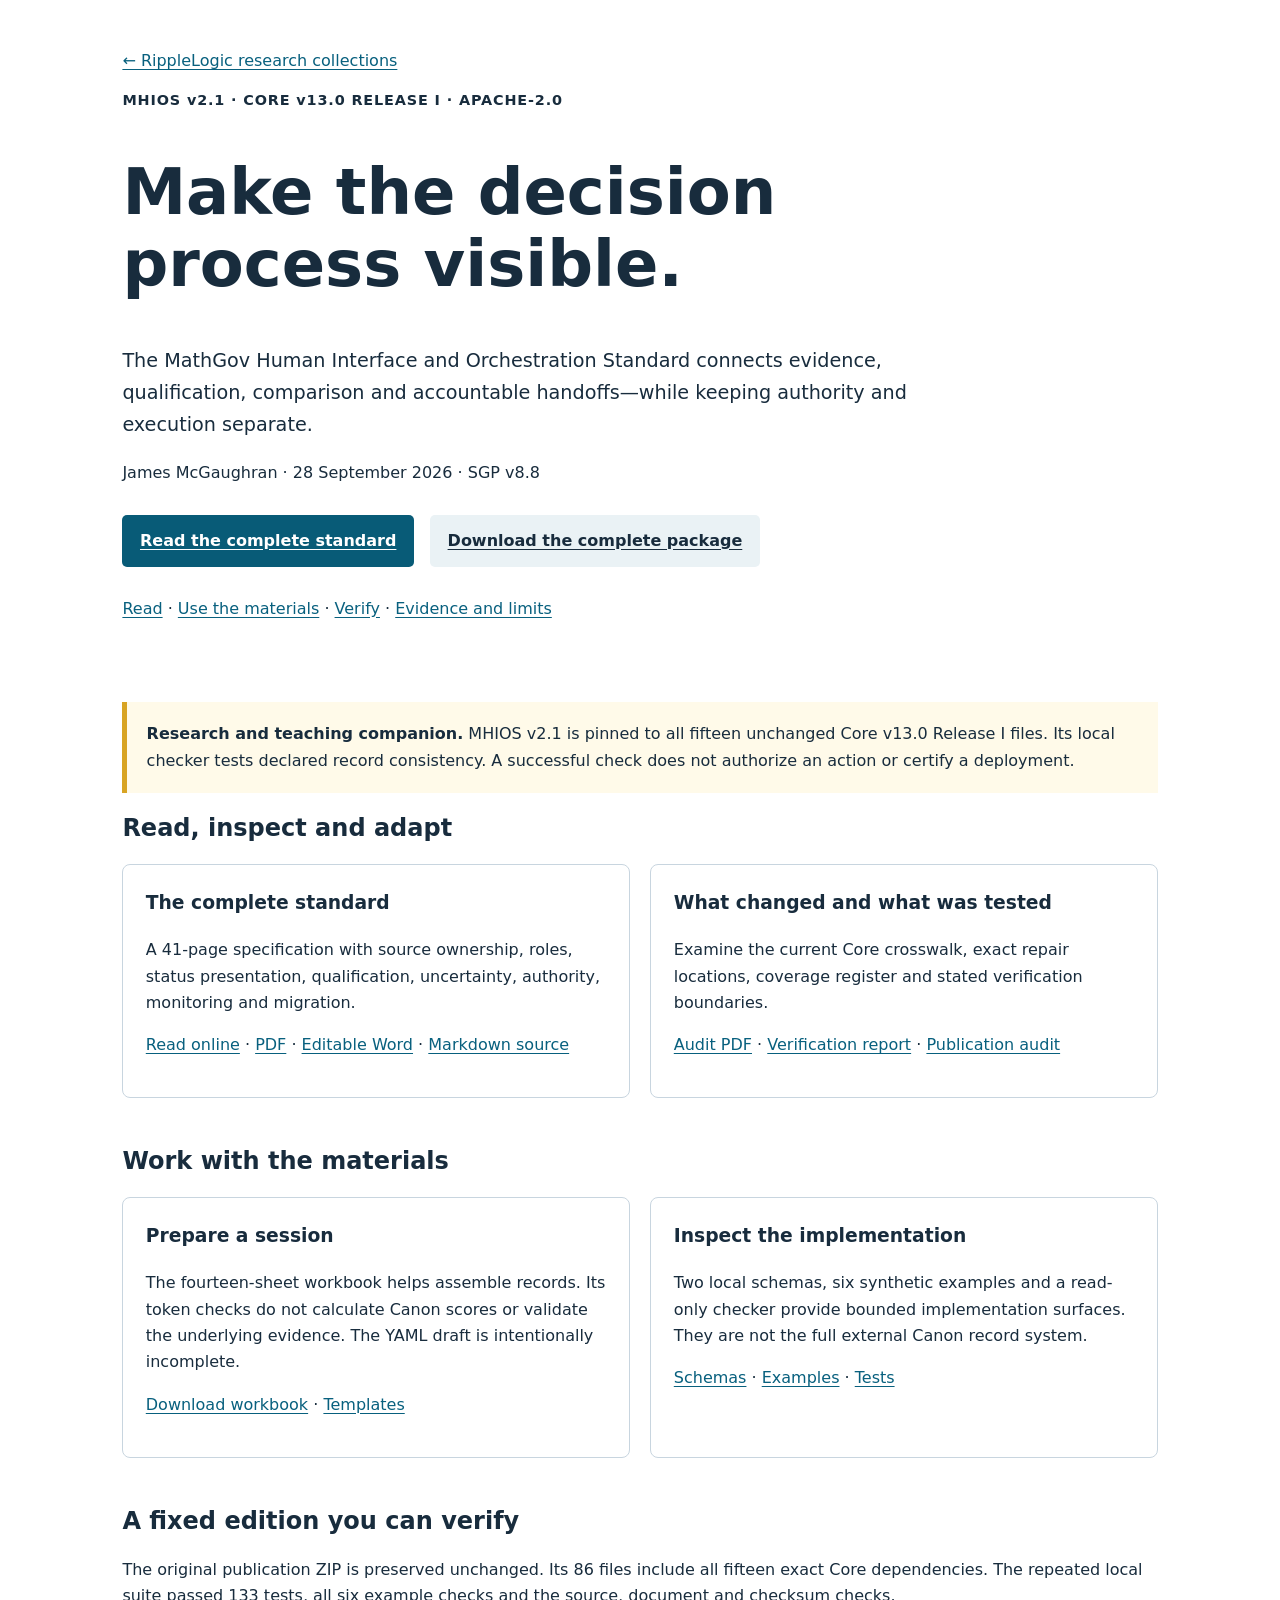
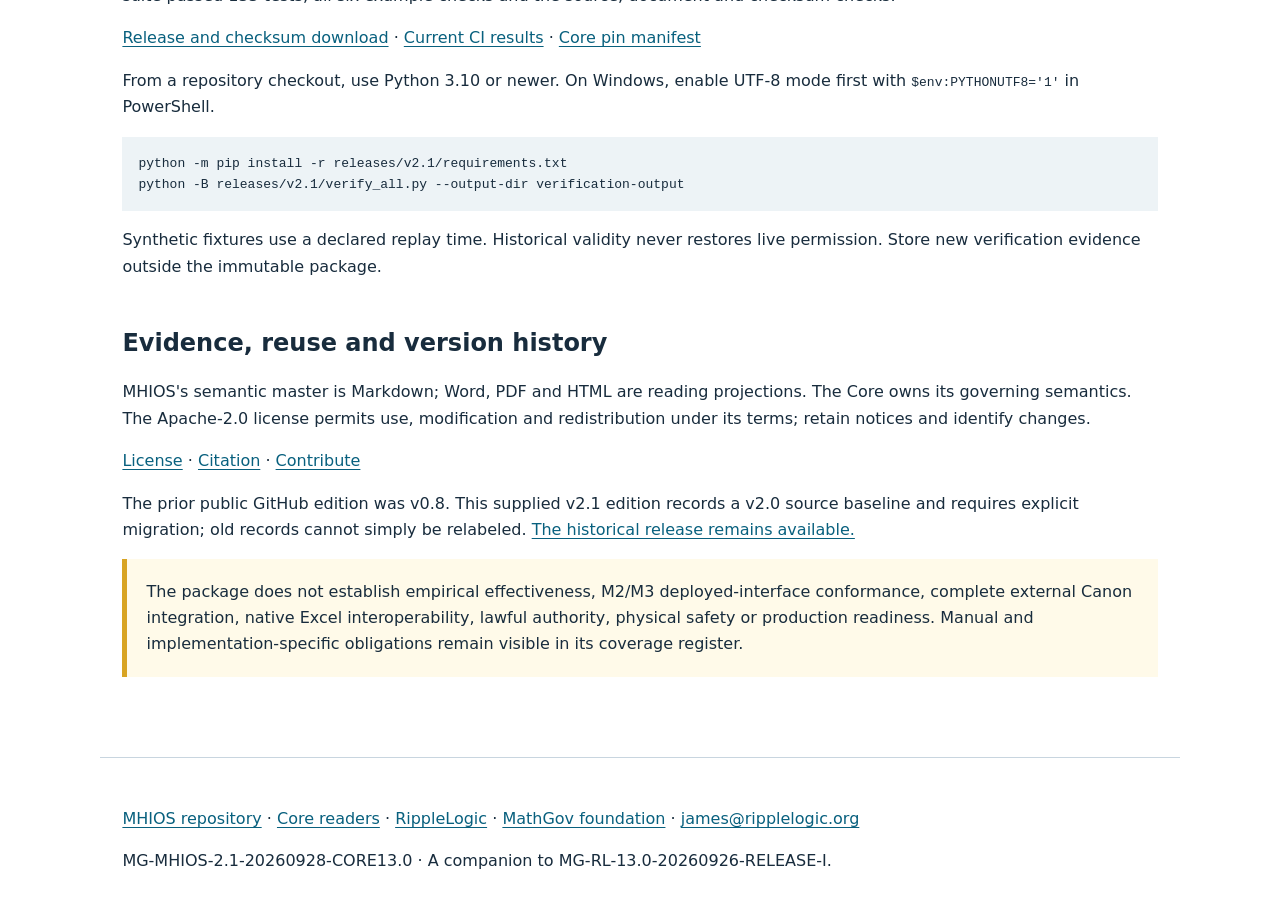
==== site/index.html @ 45bd1900 "Publish MHIOS v2.1 pinned to Core v13 with verified readers and CI" ====
<!doctype html><html lang="en"><head><meta charset="utf-8"><meta name="viewport" content="width=device-width,initial-scale=1"><title>MHIOS v2.1 | Human Interface and Orchestration</title><meta name="description" content="Read MHIOS v2.1, the human-interface companion to MathGov Core v13.0: standard, editable workbook, schemas, examples and bounded verification."><link rel="canonical" href="https://mathgov.github.io/mhios/"><meta property="og:title" content="MHIOS v2.1 | Human Interface and Orchestration"><meta property="og:description" content="Read the standard. Inspect the records. Keep decision, authority and execution distinct."><meta property="og:type" content="website"><meta property="og:url" content="https://mathgov.github.io/mhios/"><meta name="twitter:card" content="summary"><style>
:root{color-scheme:light;font-family:system-ui,sans-serif;color:#182c3d;background:#fff}*{box-sizing:border-box}body{margin:0;line-height:1.65}header,main,footer{max-width:1080px;margin:auto;padding:2rem 1.4rem}header{padding-top:3rem}h1{font-size:clamp(2.3rem,6vw,4rem);line-height:1.12;max-width:850px;margin:.7em 0}h2{line-height:1.3}a{color:#08607e;text-underline-offset:.2em}a:hover{text-decoration-thickness:2px}a:focus-visible{outline:3px solid #955500;outline-offset:5px}.eyebrow{font-weight:700;letter-spacing:.06em;font-size:.9rem}.lead{font-size:1.2rem;max-width:830px}.actions{display:flex;gap:1rem;flex-wrap:wrap;margin:1.8rem 0}.button{display:inline-block;background:#085b77;color:#fff;padding:.8rem 1.1rem;border-radius:5px;font-weight:700}.secondary{background:#eaf2f5;color:#182c3d}.note{background:#fffae9;border-left:5px solid #d8a423;padding:1.2rem}.grid{display:grid;grid-template-columns:repeat(2,minmax(0,1fr));gap:1.3rem}.card{border:1px solid #c8d5df;padding:1.4rem;border-radius:8px}.card h3{margin-top:0}section{margin-bottom:3rem}code{overflow-wrap:anywhere}pre{background:#edf3f6;padding:1rem;white-space:pre-wrap;overflow-wrap:anywhere}footer{border-top:1px solid #c8d5df}.skip{position:absolute;top:-80px;left:1rem;background:white;padding:.8rem}.skip:focus{top:0}@media(max-width:650px){.grid{grid-template-columns:1fr}header,main,footer{padding:1.4rem}h1{margin:.7em 0}}
</style></head><body><a class="skip" href="#main">Skip to main content</a><header><a href="https://ripplelogic.org/">← RippleLogic research collections</a><p class="eyebrow">MHIOS v2.1 · CORE v13.0 RELEASE I · APACHE-2.0</p><h1>Make the decision process visible.</h1><p class="lead">The MathGov Human Interface and Orchestration Standard connects evidence, qualification, comparison and accountable handoffs—while keeping authority and execution separate.</p><p>James McGaughran · 28 September 2026 · SGP v8.8</p><div class="actions"><a class="button" href="releases/v2.1/docs/MathGov_Human_Interface_and_Orchestration_Standard_v2.1.html">Read the complete standard</a><a class="button secondary" href="https://github.com/MathGov/mhios/releases/download/v2.1-core13.0/MathGov_MHIOS_v2.1_Core13.0_Publication.zip">Download the complete package</a></div><nav aria-label="Publication sections"><a href="#read">Read</a> · <a href="#use">Use the materials</a> · <a href="#verify">Verify</a> · <a href="#scope">Evidence and limits</a></nav></header><main id="main"><p class="note"><strong>Research and teaching companion.</strong> MHIOS v2.1 is pinned to all fifteen unchanged Core v13.0 Release I files. Its local checker tests declared record consistency. A successful check does not authorize an action or certify a deployment.</p><section id="read"><h2>Read, inspect and adapt</h2><div class="grid"><article class="card"><h3>The complete standard</h3><p>A 41-page specification with source ownership, roles, status presentation, qualification, uncertainty, authority, monitoring and migration.</p><p><a href="releases/v2.1/docs/MathGov_Human_Interface_and_Orchestration_Standard_v2.1.html">Read online</a> · <a href="releases/v2.1/docs/MathGov_Human_Interface_and_Orchestration_Standard_v2.1.pdf">PDF</a> · <a href="releases/v2.1/docs/MathGov_Human_Interface_and_Orchestration_Standard_v2.1.docx">Editable Word</a> · <a href="https://github.com/MathGov/mhios/blob/main/releases/v2.1/docs/MathGov_Human_Interface_and_Orchestration_Standard_v2.1.md">Markdown source</a></p></article><article class="card"><h3>What changed and what was tested</h3><p>Examine the current Core crosswalk, exact repair locations, coverage register and stated verification boundaries.</p><p><a href="releases/v2.1/release/AUDIT_AND_IMPROVEMENTS.pdf">Audit PDF</a> · <a href="https://github.com/MathGov/mhios/blob/main/releases/v2.1/release/VERIFICATION_REPORT.md">Verification report</a> · <a href="https://github.com/MathGov/mhios/blob/main/PUBLICATION.md">Publication audit</a></p></article></div></section><section id="use"><h2>Work with the materials</h2><div class="grid"><article class="card"><h3>Prepare a session</h3><p>The fourteen-sheet workbook helps assemble records. Its token checks do not calculate Canon scores or validate the underlying evidence. The YAML draft is intentionally incomplete.</p><p><a href="releases/v2.1/templates/MHIOS_v2.1_Implementation_Workbook.xlsx">Download workbook</a> · <a href="https://github.com/MathGov/mhios/tree/main/releases/v2.1/templates">Templates</a></p></article><article class="card"><h3>Inspect the implementation</h3><p>Two local schemas, six synthetic examples and a read-only checker provide bounded implementation surfaces. They are not the full external Canon record system.</p><p><a href="https://github.com/MathGov/mhios/tree/main/releases/v2.1/schemas">Schemas</a> · <a href="https://github.com/MathGov/mhios/tree/main/releases/v2.1/examples">Examples</a> · <a href="https://github.com/MathGov/mhios/tree/main/releases/v2.1/tests">Tests</a></p></article></div></section><section id="verify"><h2>A fixed edition you can verify</h2><p>The original publication ZIP is preserved unchanged. Its 86 files include all fifteen exact Core dependencies. The repeated local suite passed 133 tests, all six example checks and the source, document and checksum checks.</p><p><a href="https://github.com/MathGov/mhios/releases/tag/v2.1-core13.0">Release and checksum download</a> · <a href="https://github.com/MathGov/mhios/actions">Current CI results</a> · <a href="releases/v2.1/references/CORE_PIN_MANIFEST.json">Core pin manifest</a></p><p>From a repository checkout, use Python 3.10 or newer. On Windows, enable UTF-8 mode first with <code>$env:PYTHONUTF8='1'</code> in PowerShell.</p><pre>python -m pip install -r releases/v2.1/requirements.txt
python -B releases/v2.1/verify_all.py --output-dir verification-output</pre><p>Synthetic fixtures use a declared replay time. Historical validity never restores live permission. Store new verification evidence outside the immutable package.</p></section><section id="scope"><h2>Evidence, reuse and version history</h2><p>MHIOS's semantic master is Markdown; Word, PDF and HTML are reading projections. The Core owns its governing semantics. The Apache-2.0 license permits use, modification and redistribution under its terms; retain notices and identify changes.</p><p><a href="https://github.com/MathGov/mhios/blob/main/LICENSE">License</a> · <a href="https://github.com/MathGov/mhios/blob/main/CITATION.cff">Citation</a> · <a href="https://github.com/MathGov/mhios/blob/main/CONTRIBUTING.md">Contribute</a></p><p>The prior public GitHub edition was v0.8. This supplied v2.1 edition records a v2.0 source baseline and requires explicit migration; old records cannot simply be relabeled. <a href="https://github.com/MathGov/mhios/releases/tag/v0.8">The historical release remains available.</a></p><p class="note">The package does not establish empirical effectiveness, M2/M3 deployed-interface conformance, complete external Canon integration, native Excel interoperability, lawful authority, physical safety or production readiness. Manual and implementation-specific obligations remain visible in its coverage register.</p></section></main><footer><p><a href="https://github.com/MathGov/mhios">MHIOS repository</a> · <a href="https://mathgov.github.io/ripple-logic/">Core readers</a> · <a href="https://ripplelogic.org/">RippleLogic</a> · <a href="https://mathgov.org/">MathGov foundation</a> · <a href="mailto:james@ripplelogic.org">james@ripplelogic.org</a></p><p>MG-MHIOS-2.1-20260928-CORE13.0 · A companion to MG-RL-13.0-20260926-RELEASE-I.</p></footer></body></html>
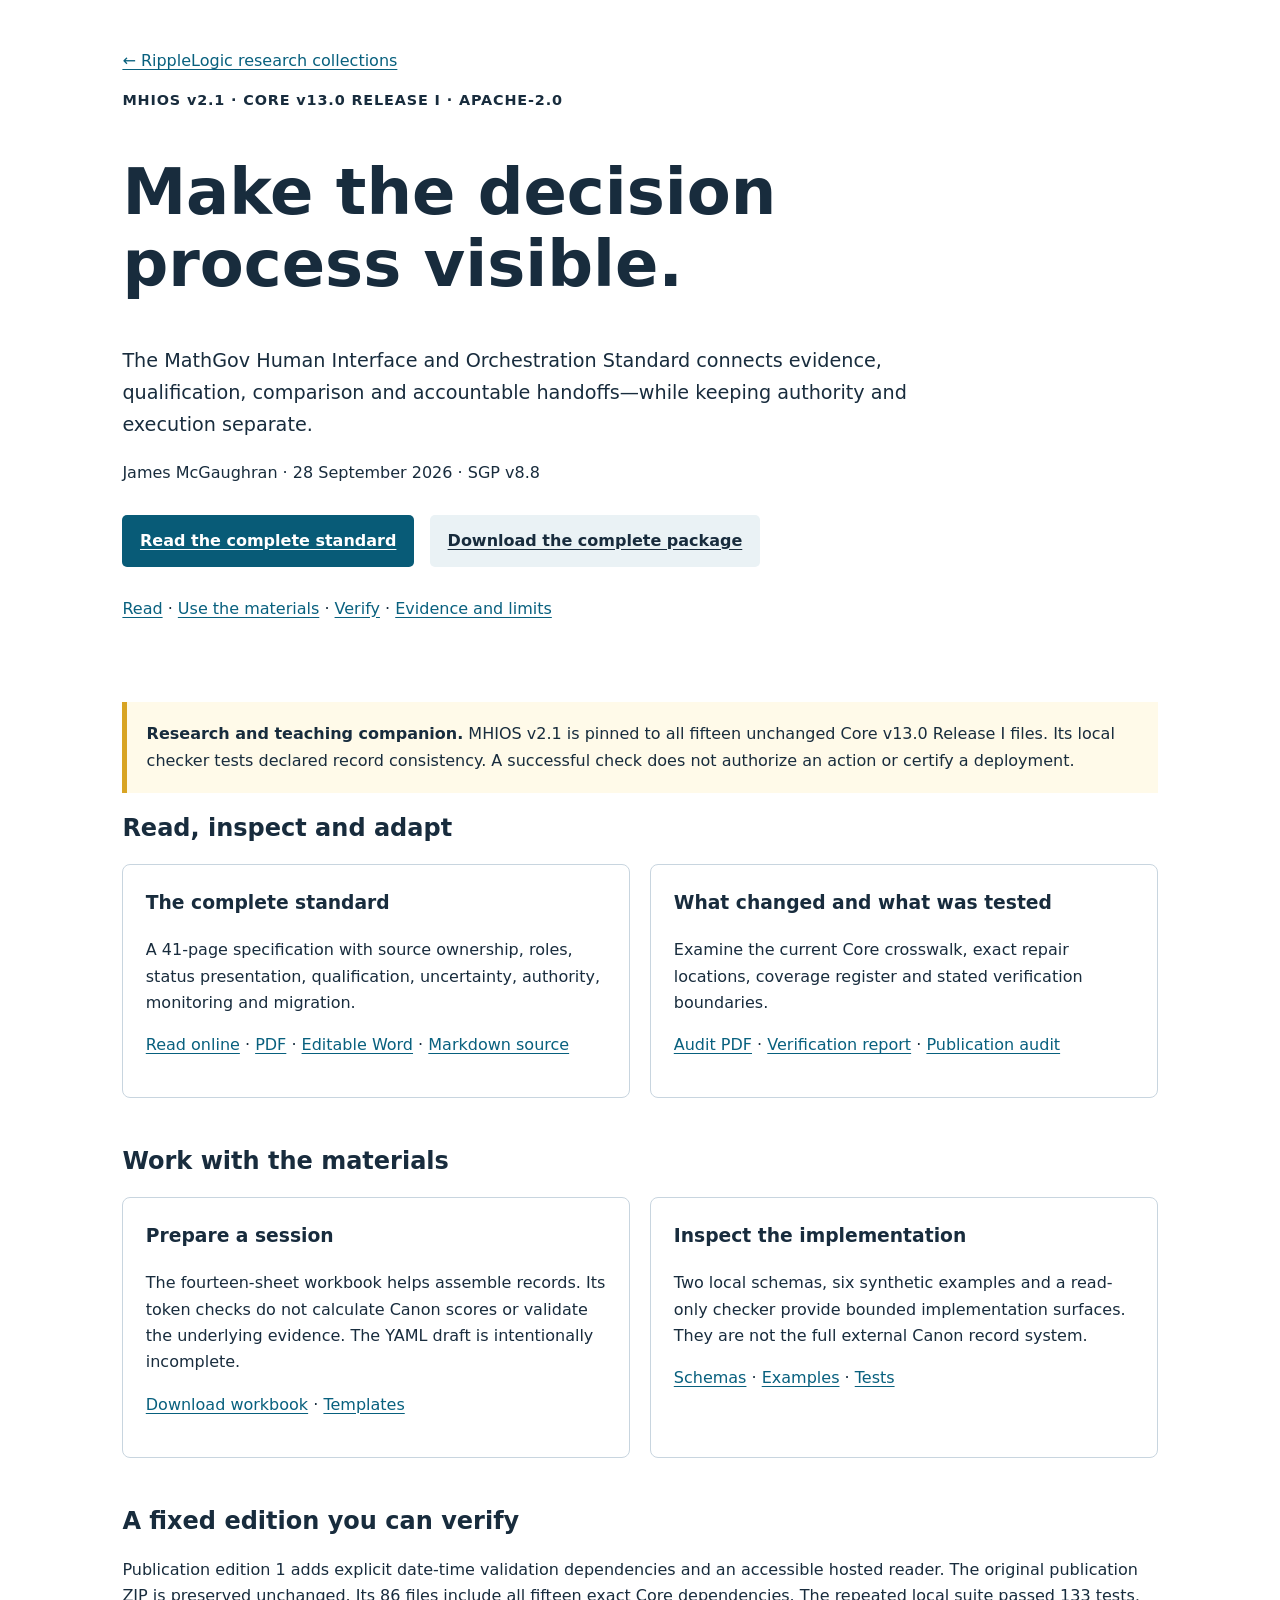
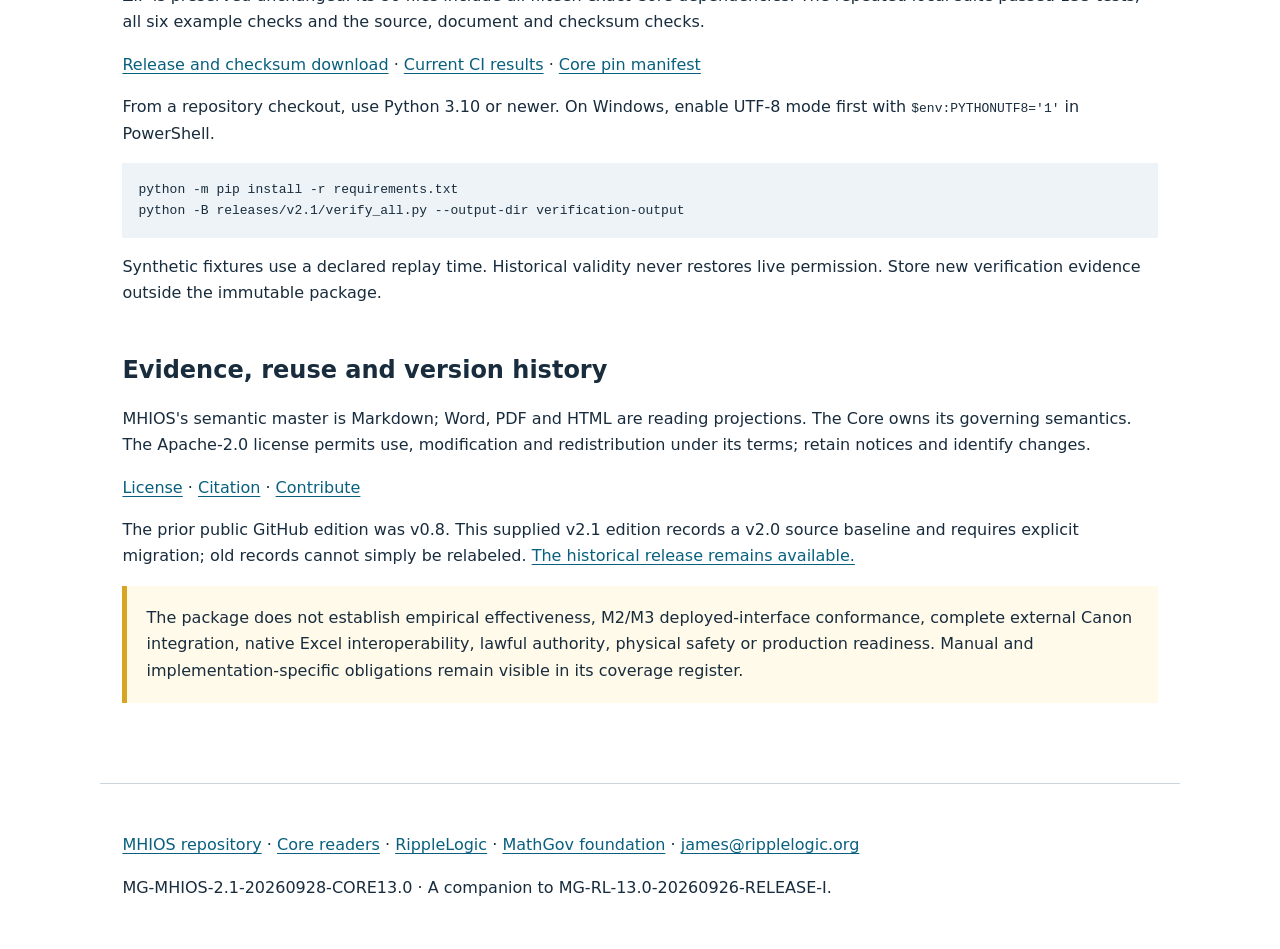
==== commit d617bea6: "Declare date-time validation dependency and improve hosted reader accessibility" ====
--- a/site/index.html
+++ b/site/index.html
@@ -1,4 +1,4 @@
 <!doctype html><html lang="en"><head><meta charset="utf-8"><meta name="viewport" content="width=device-width,initial-scale=1"><title>MHIOS v2.1 | Human Interface and Orchestration</title><meta name="description" content="Read MHIOS v2.1, the human-interface companion to MathGov Core v13.0: standard, editable workbook, schemas, examples and bounded verification."><link rel="canonical" href="https://mathgov.github.io/mhios/"><meta property="og:title" content="MHIOS v2.1 | Human Interface and Orchestration"><meta property="og:description" content="Read the standard. Inspect the records. Keep decision, authority and execution distinct."><meta property="og:type" content="website"><meta property="og:url" content="https://mathgov.github.io/mhios/"><meta name="twitter:card" content="summary"><style>
 :root{color-scheme:light;font-family:system-ui,sans-serif;color:#182c3d;background:#fff}*{box-sizing:border-box}body{margin:0;line-height:1.65}header,main,footer{max-width:1080px;margin:auto;padding:2rem 1.4rem}header{padding-top:3rem}h1{font-size:clamp(2.3rem,6vw,4rem);line-height:1.12;max-width:850px;margin:.7em 0}h2{line-height:1.3}a{color:#08607e;text-underline-offset:.2em}a:hover{text-decoration-thickness:2px}a:focus-visible{outline:3px solid #955500;outline-offset:5px}.eyebrow{font-weight:700;letter-spacing:.06em;font-size:.9rem}.lead{font-size:1.2rem;max-width:830px}.actions{display:flex;gap:1rem;flex-wrap:wrap;margin:1.8rem 0}.button{display:inline-block;background:#085b77;color:#fff;padding:.8rem 1.1rem;border-radius:5px;font-weight:700}.secondary{background:#eaf2f5;color:#182c3d}.note{background:#fffae9;border-left:5px solid #d8a423;padding:1.2rem}.grid{display:grid;grid-template-columns:repeat(2,minmax(0,1fr));gap:1.3rem}.card{border:1px solid #c8d5df;padding:1.4rem;border-radius:8px}.card h3{margin-top:0}section{margin-bottom:3rem}code{overflow-wrap:anywhere}pre{background:#edf3f6;padding:1rem;white-space:pre-wrap;overflow-wrap:anywhere}footer{border-top:1px solid #c8d5df}.skip{position:absolute;top:-80px;left:1rem;background:white;padding:.8rem}.skip:focus{top:0}@media(max-width:650px){.grid{grid-template-columns:1fr}header,main,footer{padding:1.4rem}h1{margin:.7em 0}}
-</style></head><body><a class="skip" href="#main">Skip to main content</a><header><a href="https://ripplelogic.org/">← RippleLogic research collections</a><p class="eyebrow">MHIOS v2.1 · CORE v13.0 RELEASE I · APACHE-2.0</p><h1>Make the decision process visible.</h1><p class="lead">The MathGov Human Interface and Orchestration Standard connects evidence, qualification, comparison and accountable handoffs—while keeping authority and execution separate.</p><p>James McGaughran · 28 September 2026 · SGP v8.8</p><div class="actions"><a class="button" href="releases/v2.1/docs/MathGov_Human_Interface_and_Orchestration_Standard_v2.1.html">Read the complete standard</a><a class="button secondary" href="https://github.com/MathGov/mhios/releases/download/v2.1-core13.0/MathGov_MHIOS_v2.1_Core13.0_Publication.zip">Download the complete package</a></div><nav aria-label="Publication sections"><a href="#read">Read</a> · <a href="#use">Use the materials</a> · <a href="#verify">Verify</a> · <a href="#scope">Evidence and limits</a></nav></header><main id="main"><p class="note"><strong>Research and teaching companion.</strong> MHIOS v2.1 is pinned to all fifteen unchanged Core v13.0 Release I files. Its local checker tests declared record consistency. A successful check does not authorize an action or certify a deployment.</p><section id="read"><h2>Read, inspect and adapt</h2><div class="grid"><article class="card"><h3>The complete standard</h3><p>A 41-page specification with source ownership, roles, status presentation, qualification, uncertainty, authority, monitoring and migration.</p><p><a href="releases/v2.1/docs/MathGov_Human_Interface_and_Orchestration_Standard_v2.1.html">Read online</a> · <a href="releases/v2.1/docs/MathGov_Human_Interface_and_Orchestration_Standard_v2.1.pdf">PDF</a> · <a href="releases/v2.1/docs/MathGov_Human_Interface_and_Orchestration_Standard_v2.1.docx">Editable Word</a> · <a href="https://github.com/MathGov/mhios/blob/main/releases/v2.1/docs/MathGov_Human_Interface_and_Orchestration_Standard_v2.1.md">Markdown source</a></p></article><article class="card"><h3>What changed and what was tested</h3><p>Examine the current Core crosswalk, exact repair locations, coverage register and stated verification boundaries.</p><p><a href="releases/v2.1/release/AUDIT_AND_IMPROVEMENTS.pdf">Audit PDF</a> · <a href="https://github.com/MathGov/mhios/blob/main/releases/v2.1/release/VERIFICATION_REPORT.md">Verification report</a> · <a href="https://github.com/MathGov/mhios/blob/main/PUBLICATION.md">Publication audit</a></p></article></div></section><section id="use"><h2>Work with the materials</h2><div class="grid"><article class="card"><h3>Prepare a session</h3><p>The fourteen-sheet workbook helps assemble records. Its token checks do not calculate Canon scores or validate the underlying evidence. The YAML draft is intentionally incomplete.</p><p><a href="releases/v2.1/templates/MHIOS_v2.1_Implementation_Workbook.xlsx">Download workbook</a> · <a href="https://github.com/MathGov/mhios/tree/main/releases/v2.1/templates">Templates</a></p></article><article class="card"><h3>Inspect the implementation</h3><p>Two local schemas, six synthetic examples and a read-only checker provide bounded implementation surfaces. They are not the full external Canon record system.</p><p><a href="https://github.com/MathGov/mhios/tree/main/releases/v2.1/schemas">Schemas</a> · <a href="https://github.com/MathGov/mhios/tree/main/releases/v2.1/examples">Examples</a> · <a href="https://github.com/MathGov/mhios/tree/main/releases/v2.1/tests">Tests</a></p></article></div></section><section id="verify"><h2>A fixed edition you can verify</h2><p>The original publication ZIP is preserved unchanged. Its 86 files include all fifteen exact Core dependencies. The repeated local suite passed 133 tests, all six example checks and the source, document and checksum checks.</p><p><a href="https://github.com/MathGov/mhios/releases/tag/v2.1-core13.0">Release and checksum download</a> · <a href="https://github.com/MathGov/mhios/actions">Current CI results</a> · <a href="releases/v2.1/references/CORE_PIN_MANIFEST.json">Core pin manifest</a></p><p>From a repository checkout, use Python 3.10 or newer. On Windows, enable UTF-8 mode first with <code>$env:PYTHONUTF8='1'</code> in PowerShell.</p><pre>python -m pip install -r releases/v2.1/requirements.txt
+</style></head><body><a class="skip" href="#main">Skip to main content</a><header><a href="https://ripplelogic.org/">← RippleLogic research collections</a><p class="eyebrow">MHIOS v2.1 · CORE v13.0 RELEASE I · APACHE-2.0</p><h1>Make the decision process visible.</h1><p class="lead">The MathGov Human Interface and Orchestration Standard connects evidence, qualification, comparison and accountable handoffs—while keeping authority and execution separate.</p><p>James McGaughran · 28 September 2026 · SGP v8.8</p><div class="actions"><a class="button" href="read/">Read the complete standard</a><a class="button secondary" href="https://github.com/MathGov/mhios/releases/download/v2.1-core13.0/MathGov_MHIOS_v2.1_Core13.0_Publication_Edition_1.zip">Download the complete package</a></div><nav aria-label="Publication sections"><a href="#read">Read</a> · <a href="#use">Use the materials</a> · <a href="#verify">Verify</a> · <a href="#scope">Evidence and limits</a></nav></header><main id="main"><p class="note"><strong>Research and teaching companion.</strong> MHIOS v2.1 is pinned to all fifteen unchanged Core v13.0 Release I files. Its local checker tests declared record consistency. A successful check does not authorize an action or certify a deployment.</p><section id="read"><h2>Read, inspect and adapt</h2><div class="grid"><article class="card"><h3>The complete standard</h3><p>A 41-page specification with source ownership, roles, status presentation, qualification, uncertainty, authority, monitoring and migration.</p><p><a href="read/">Read online</a> · <a href="releases/v2.1/docs/MathGov_Human_Interface_and_Orchestration_Standard_v2.1.pdf">PDF</a> · <a href="releases/v2.1/docs/MathGov_Human_Interface_and_Orchestration_Standard_v2.1.docx">Editable Word</a> · <a href="https://github.com/MathGov/mhios/blob/main/releases/v2.1/docs/MathGov_Human_Interface_and_Orchestration_Standard_v2.1.md">Markdown source</a></p></article><article class="card"><h3>What changed and what was tested</h3><p>Examine the current Core crosswalk, exact repair locations, coverage register and stated verification boundaries.</p><p><a href="releases/v2.1/release/AUDIT_AND_IMPROVEMENTS.pdf">Audit PDF</a> · <a href="https://github.com/MathGov/mhios/blob/main/releases/v2.1/release/VERIFICATION_REPORT.md">Verification report</a> · <a href="https://github.com/MathGov/mhios/blob/main/PUBLICATION.md">Publication audit</a></p></article></div></section><section id="use"><h2>Work with the materials</h2><div class="grid"><article class="card"><h3>Prepare a session</h3><p>The fourteen-sheet workbook helps assemble records. Its token checks do not calculate Canon scores or validate the underlying evidence. The YAML draft is intentionally incomplete.</p><p><a href="releases/v2.1/templates/MHIOS_v2.1_Implementation_Workbook.xlsx">Download workbook</a> · <a href="https://github.com/MathGov/mhios/tree/main/releases/v2.1/templates">Templates</a></p></article><article class="card"><h3>Inspect the implementation</h3><p>Two local schemas, six synthetic examples and a read-only checker provide bounded implementation surfaces. They are not the full external Canon record system.</p><p><a href="https://github.com/MathGov/mhios/tree/main/releases/v2.1/schemas">Schemas</a> · <a href="https://github.com/MathGov/mhios/tree/main/releases/v2.1/examples">Examples</a> · <a href="https://github.com/MathGov/mhios/tree/main/releases/v2.1/tests">Tests</a></p></article></div></section><section id="verify"><h2>A fixed edition you can verify</h2><p>Publication edition 1 adds explicit date-time validation dependencies and an accessible hosted reader. The original publication ZIP is preserved unchanged. Its 86 files include all fifteen exact Core dependencies. The repeated local suite passed 133 tests, all six example checks and the source, document and checksum checks.</p><p><a href="https://github.com/MathGov/mhios/releases/tag/v2.1-core13.0">Release and checksum download</a> · <a href="https://github.com/MathGov/mhios/actions">Current CI results</a> · <a href="releases/v2.1/references/CORE_PIN_MANIFEST.json">Core pin manifest</a></p><p>From a repository checkout, use Python 3.10 or newer. On Windows, enable UTF-8 mode first with <code>$env:PYTHONUTF8='1'</code> in PowerShell.</p><pre>python -m pip install -r requirements.txt
 python -B releases/v2.1/verify_all.py --output-dir verification-output</pre><p>Synthetic fixtures use a declared replay time. Historical validity never restores live permission. Store new verification evidence outside the immutable package.</p></section><section id="scope"><h2>Evidence, reuse and version history</h2><p>MHIOS's semantic master is Markdown; Word, PDF and HTML are reading projections. The Core owns its governing semantics. The Apache-2.0 license permits use, modification and redistribution under its terms; retain notices and identify changes.</p><p><a href="https://github.com/MathGov/mhios/blob/main/LICENSE">License</a> · <a href="https://github.com/MathGov/mhios/blob/main/CITATION.cff">Citation</a> · <a href="https://github.com/MathGov/mhios/blob/main/CONTRIBUTING.md">Contribute</a></p><p>The prior public GitHub edition was v0.8. This supplied v2.1 edition records a v2.0 source baseline and requires explicit migration; old records cannot simply be relabeled. <a href="https://github.com/MathGov/mhios/releases/tag/v0.8">The historical release remains available.</a></p><p class="note">The package does not establish empirical effectiveness, M2/M3 deployed-interface conformance, complete external Canon integration, native Excel interoperability, lawful authority, physical safety or production readiness. Manual and implementation-specific obligations remain visible in its coverage register.</p></section></main><footer><p><a href="https://github.com/MathGov/mhios">MHIOS repository</a> · <a href="https://mathgov.github.io/ripple-logic/">Core readers</a> · <a href="https://ripplelogic.org/">RippleLogic</a> · <a href="https://mathgov.org/">MathGov foundation</a> · <a href="mailto:james@ripplelogic.org">james@ripplelogic.org</a></p><p>MG-MHIOS-2.1-20260928-CORE13.0 · A companion to MG-RL-13.0-20260926-RELEASE-I.</p></footer></body></html>
